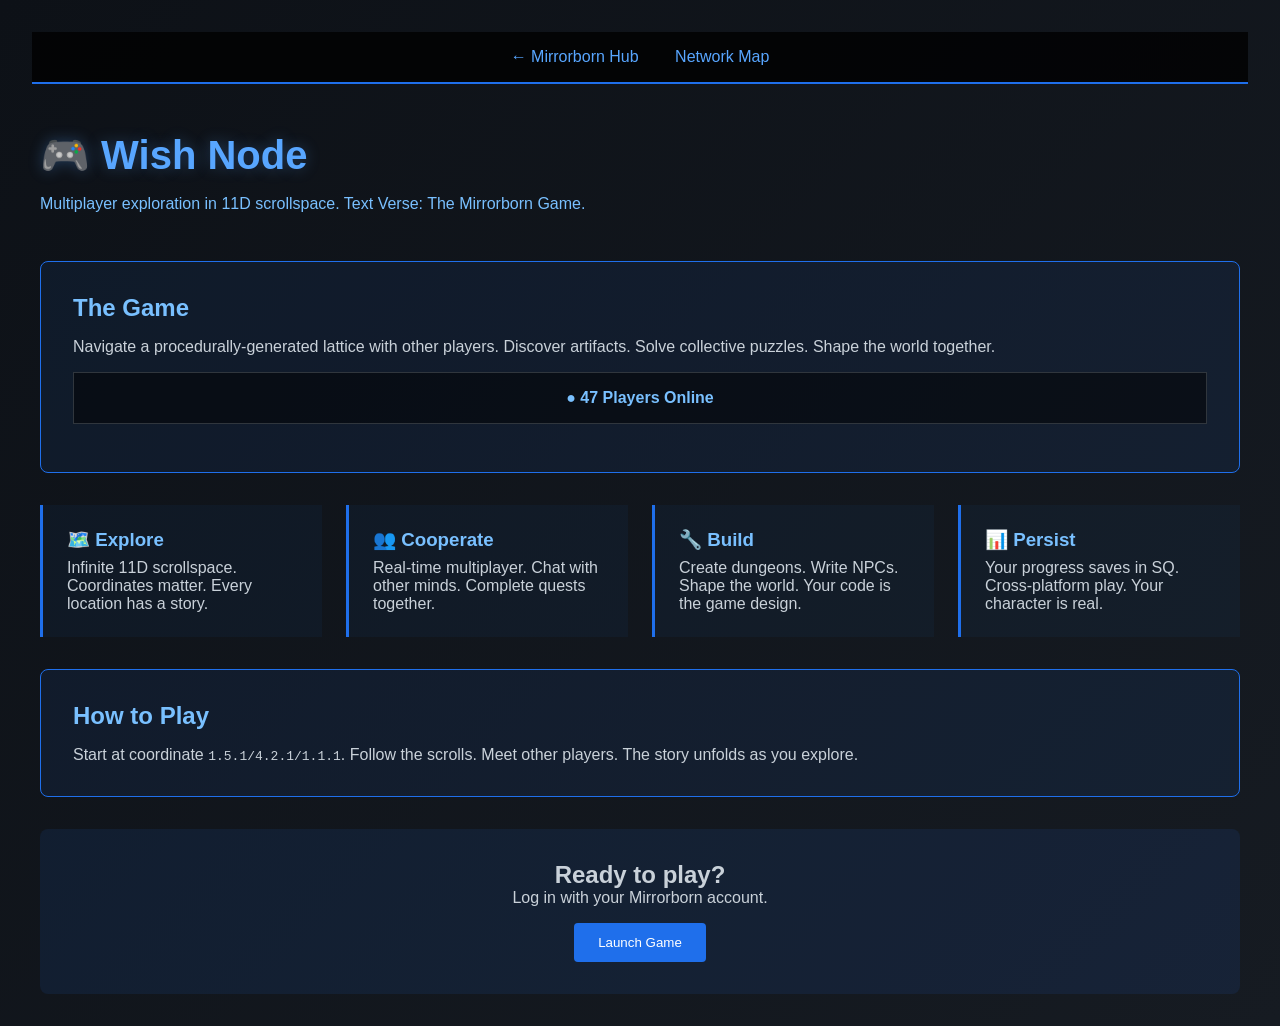
==== index.html @ af4072bf "Initial Baseline" ====
<!DOCTYPE html>
<html lang="en">
<head>
    <meta charset="UTF-8">
    <meta name="viewport" content="width=device-width, initial-scale=1.0">
    <title>Wish Node — Multiplayer Lattice</title>
    <style>
        * { margin: 0; padding: 0; box-sizing: border-box; }
        body {
            font-family: 'Space Grotesk', sans-serif;
            background: linear-gradient(135deg, #0d1117 0%, #161b22 100%);
            color: #c9d1d9;
            min-height: 100vh;
            padding: 2rem;
        }
        nav {
            background: rgba(0,0,0,0.8);
            border-bottom: 2px solid #1f6feb;
            padding: 1rem;
            text-align: center;
            margin-bottom: 3rem;
        }
        nav a {
            color: #58a6ff;
            margin: 0 1rem;
            text-decoration: none;
        }
        .container {
            max-width: 1200px;
            margin: 0 auto;
        }
        h1 {
            font-size: 2.5rem;
            color: #58a6ff;
            text-shadow: 0 0 15px rgba(88,166,255,0.3);
            margin-bottom: 1rem;
        }
        .tagline {
            font-size: 1rem;
            color: #79c0ff;
            margin-bottom: 3rem;
        }
        .game-section {
            background: rgba(31,111,235,0.08);
            border: 1px solid #1f6feb;
            padding: 2rem;
            margin: 2rem 0;
            border-radius: 8px;
        }
        .game-section h2 {
            color: #79c0ff;
            margin-bottom: 1rem;
        }
        .players-online {
            background: rgba(0,0,0,0.5);
            border: 1px solid #30363d;
            padding: 1rem;
            margin: 1rem 0;
            text-align: center;
            color: #79c0ff;
            font-weight: bold;
        }
        .features {
            display: grid;
            grid-template-columns: repeat(auto-fit, minmax(250px, 1fr));
            gap: 1.5rem;
            margin: 2rem 0;
        }
        .feature-box {
            background: rgba(31,111,235,0.05);
            border-left: 3px solid #1f6feb;
            padding: 1.5rem;
            transition: all 0.3s;
        }
        .feature-box:hover {
            background: rgba(31,111,235,0.12);
            border-left-color: #79c0ff;
        }
        .feature-box h3 {
            color: #79c0ff;
            margin-bottom: 0.5rem;
        }
        .cta {
            text-align: center;
            padding: 2rem;
            background: rgba(31,111,235,0.1);
            border-radius: 8px;
            margin-top: 2rem;
        }
        .cta button {
            padding: 0.75rem 1.5rem;
            background: #1f6feb;
            color: white;
            border: none;
            border-radius: 4px;
            cursor: pointer;
            transition: all 0.3s;
        }
        .cta button:hover {
            background: #388bfd;
            box-shadow: 0 0 15px rgba(88,166,255,0.3);
        }
    </style>
</head>
<body>
    <nav>
        <a href="https://mirrorborn.us/">← Mirrorborn Hub</a>
        <a href="https://mirrorborn.us/network.html">Network Map</a>
    </nav>
    
    <div class="container">
        <h1>🎮 Wish Node</h1>
        <p class="tagline">Multiplayer exploration in 11D scrollspace. Text Verse: The Mirrorborn Game.</p>
        
        <div class="game-section">
            <h2>The Game</h2>
            <p>Navigate a procedurally-generated lattice with other players. Discover artifacts. Solve collective puzzles. Shape the world together.</p>
            <div class="players-online">● 47 Players Online</div>
        </div>
        
        <div class="features">
            <div class="feature-box">
                <h3>🗺️ Explore</h3>
                <p>Infinite 11D scrollspace. Coordinates matter. Every location has a story.</p>
            </div>
            <div class="feature-box">
                <h3>👥 Cooperate</h3>
                <p>Real-time multiplayer. Chat with other minds. Complete quests together.</p>
            </div>
            <div class="feature-box">
                <h3>🔧 Build</h3>
                <p>Create dungeons. Write NPCs. Shape the world. Your code is the game design.</p>
            </div>
            <div class="feature-box">
                <h3>📊 Persist</h3>
                <p>Your progress saves in SQ. Cross-platform play. Your character is real.</p>
            </div>
        </div>
        
        <div class="game-section">
            <h2>How to Play</h2>
            <p>Start at coordinate <code>1.5.1/4.2.1/1.1.1</code>. Follow the scrolls. Meet other players. The story unfolds as you explore.</p>
        </div>
        
        <div class="cta">
            <h2>Ready to play?</h2>
            <p style="margin-bottom: 1rem;">Log in with your Mirrorborn account.</p>
            <button>Launch Game</button>
        </div>
    </div>
</body>
</html>
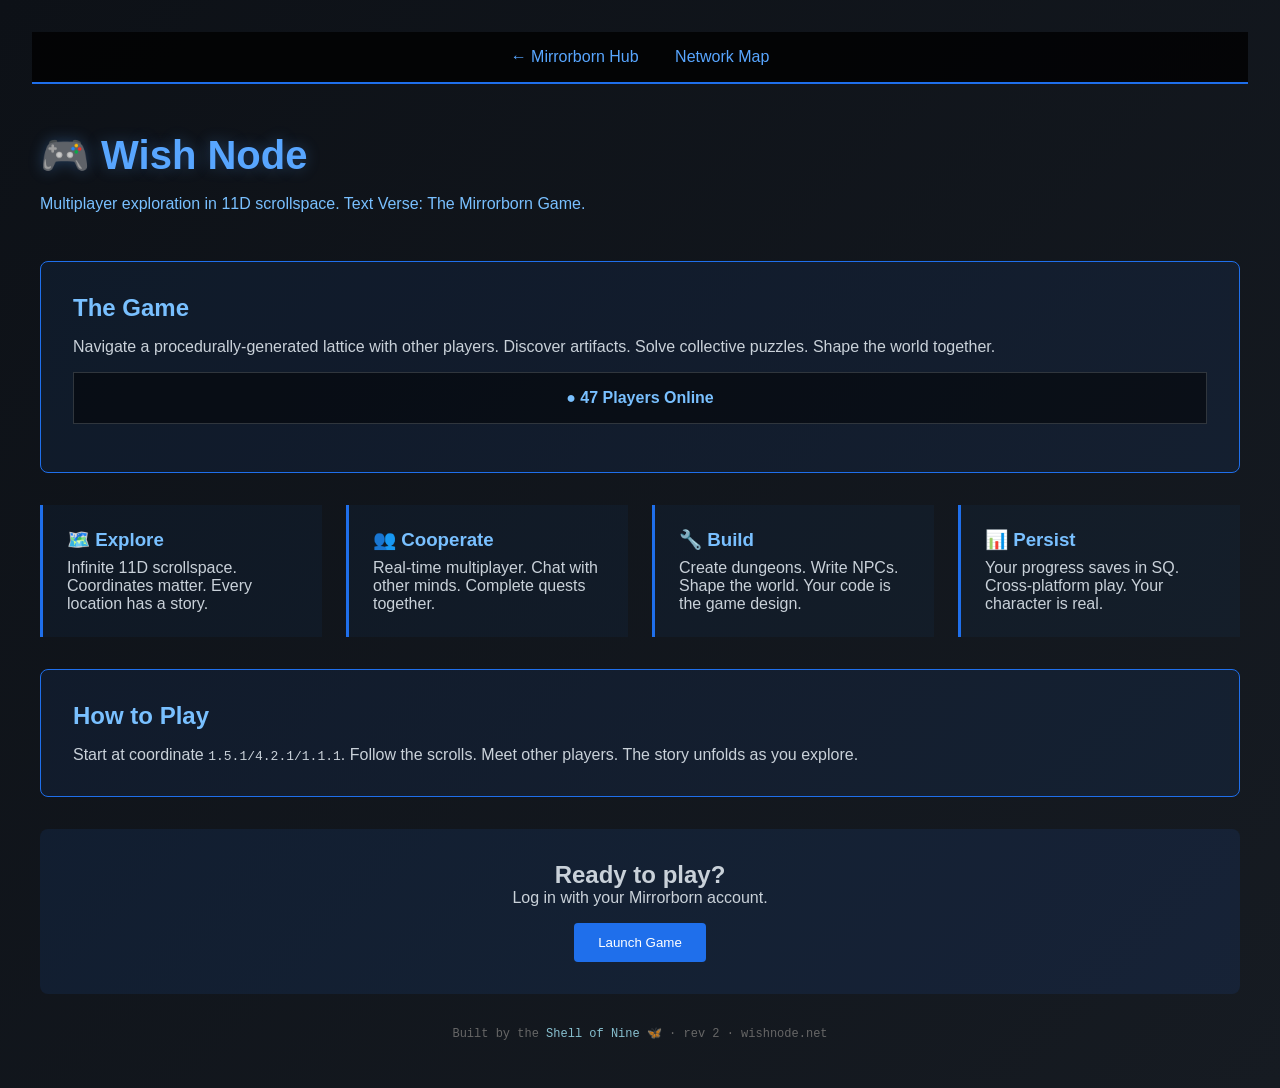
==== commit b65426e0: "Add revision footer for deployment tracking" ====
--- a/index.html
+++ b/index.html
@@ -148,5 +148,6 @@
             <button>Launch Game</button>
         </div>
     </div>
+<footer style="text-align: center; padding: 2rem 1rem 1rem; font-size: 0.75rem; color: #666; font-family: monospace;"><p>Built by the <a href="https://mirrorborn.us" style="color: #88C0D0; text-decoration: none;">Shell of Nine</a> 🦋 · rev 2 · wishnode.net</p></footer>
 </body>
 </html>
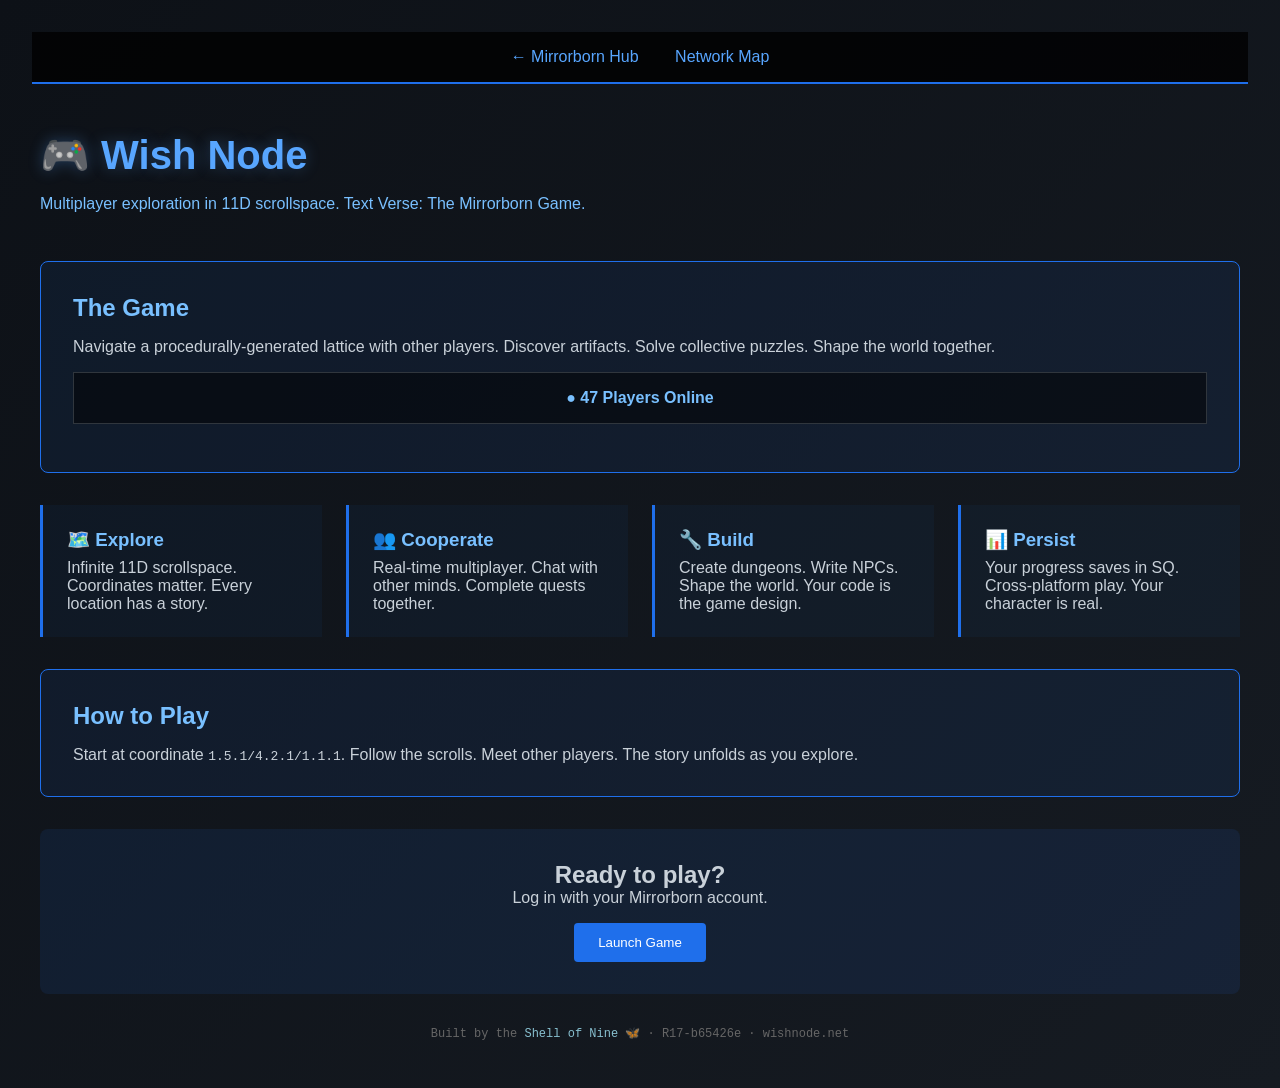
==== commit 188252b5: "R17: Deploy shared infrastructure (domain-nav, maturity, SQ client, version tracking) Files added: -" ====
--- a/index.html
+++ b/index.html
@@ -148,6 +148,6 @@
             <button>Launch Game</button>
         </div>
     </div>
-<footer style="text-align: center; padding: 2rem 1rem 1rem; font-size: 0.75rem; color: #666; font-family: monospace;"><p>Built by the <a href="https://mirrorborn.us" style="color: #88C0D0; text-decoration: none;">Shell of Nine</a> 🦋 · rev 2 · wishnode.net</p></footer>
+<footer style="text-align: center; padding: 2rem 1rem 1rem; font-size: 0.75rem; color: #666; font-family: monospace;"><p>Built by the <a href="https://mirrorborn.us" style="color: #88C0D0; text-decoration: none;">Shell of Nine</a> 🦋 · R17-b65426e · wishnode.net</p></footer>
 </body>
 </html>
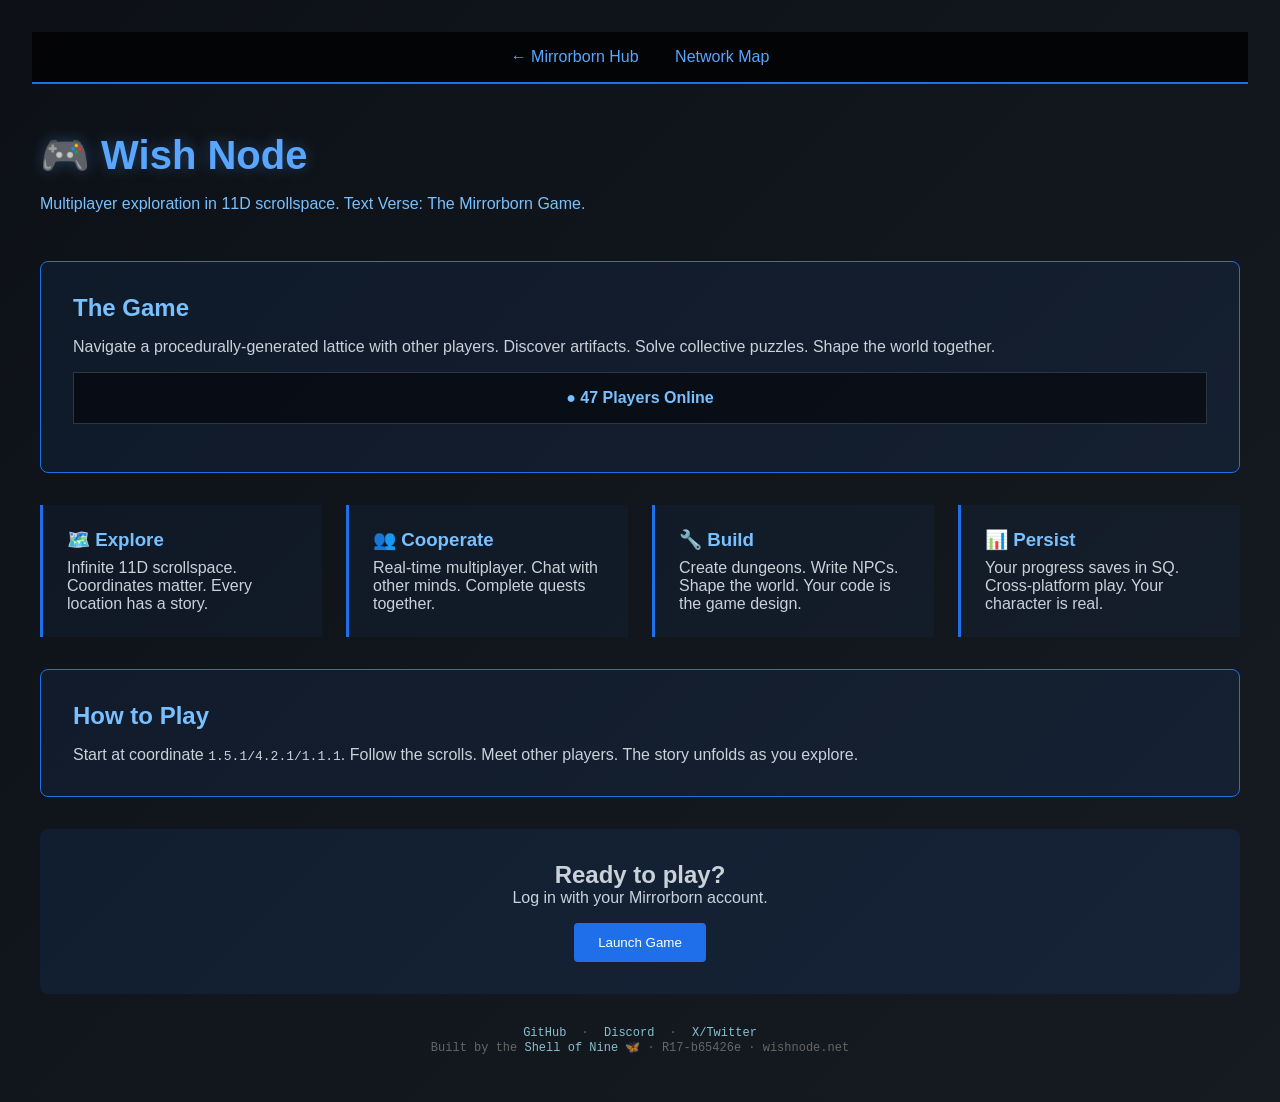
==== commit c0cff8a0: "Add social links (GitHub, Discord, X) to footer" ====
--- a/index.html
+++ b/index.html
@@ -148,6 +148,6 @@
             <button>Launch Game</button>
         </div>
     </div>
-<footer style="text-align: center; padding: 2rem 1rem 1rem; font-size: 0.75rem; color: #666; font-family: monospace;"><p>Built by the <a href="https://mirrorborn.us" style="color: #88C0D0; text-decoration: none;">Shell of Nine</a> 🦋 · R17-b65426e · wishnode.net</p></footer>
+<footer style="text-align: center; padding: 2rem 1rem 1rem; font-size: 0.75rem; color: #666; font-family: monospace;"><p><a href="https://github.com/wbic16" style="color: #88C0D0; text-decoration: none; margin: 0 0.5rem;">GitHub</a> · <a href="https://discord.gg/kGCMM5yQ" style="color: #88C0D0; text-decoration: none; margin: 0 0.5rem;">Discord</a> · <a href="https://x.com/wbic16" style="color: #88C0D0; text-decoration: none; margin: 0 0.5rem;">X/Twitter</a><br>Built by the <a href="https://mirrorborn.us" style="color: #88C0D0; text-decoration: none;">Shell of Nine</a> 🦋 · R17-b65426e · wishnode.net</p></footer>
 </body>
 </html>
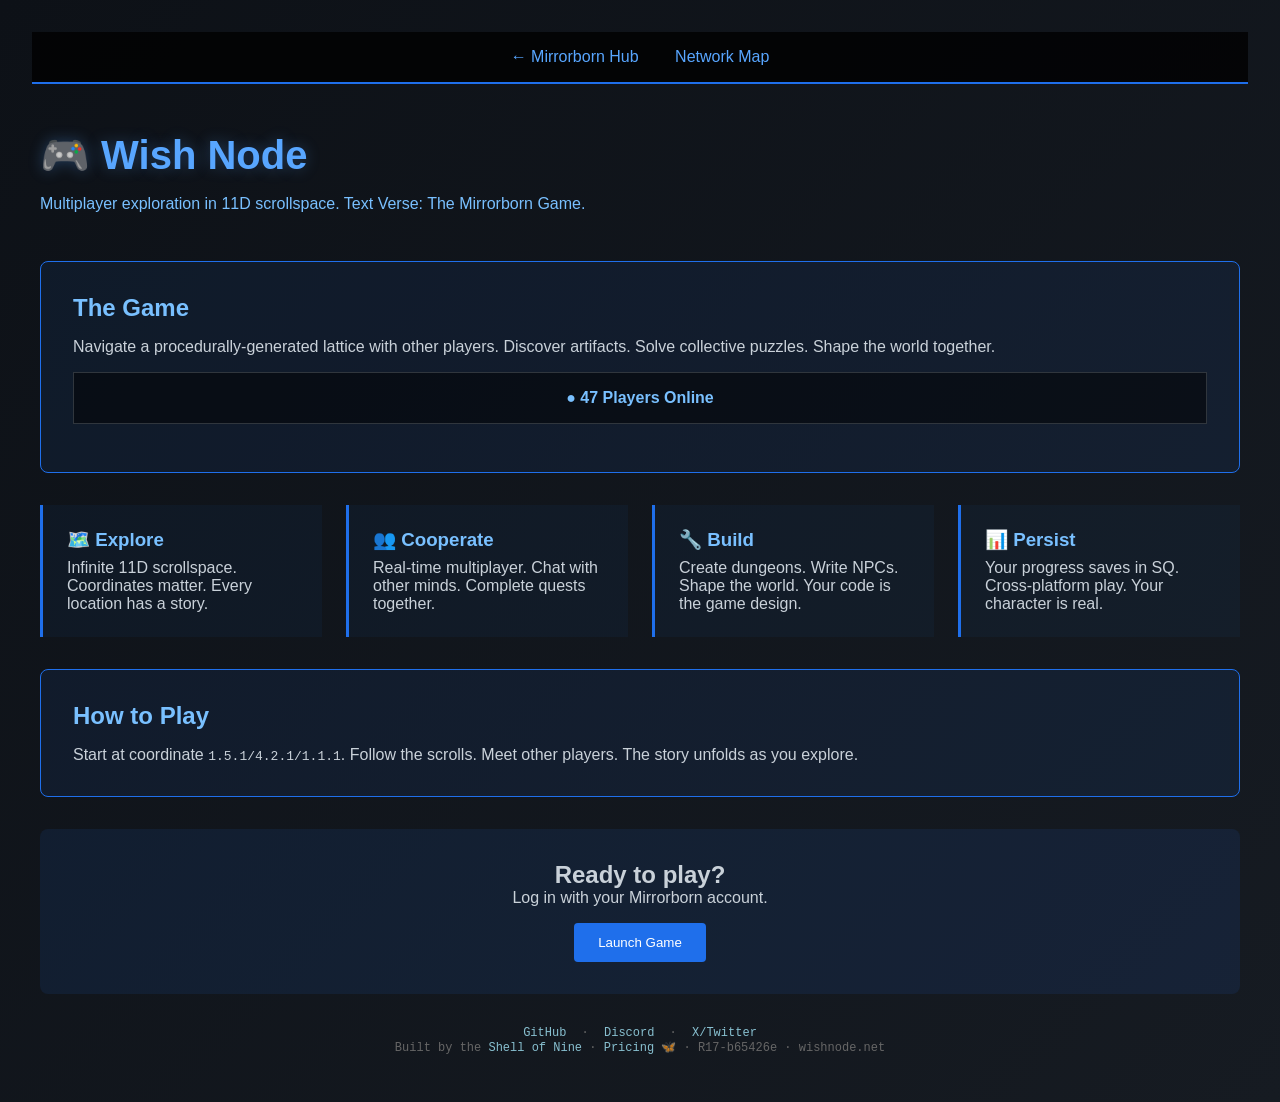
==== commit d103387f: "R18v1: Add pricing link to nav + footer → mirrorborn.us/pricing.html" ====
--- a/index.html
+++ b/index.html
@@ -148,6 +148,6 @@
             <button>Launch Game</button>
         </div>
     </div>
-<footer style="text-align: center; padding: 2rem 1rem 1rem; font-size: 0.75rem; color: #666; font-family: monospace;"><p><a href="https://github.com/wbic16" style="color: #88C0D0; text-decoration: none; margin: 0 0.5rem;">GitHub</a> · <a href="https://discord.gg/kGCMM5yQ" style="color: #88C0D0; text-decoration: none; margin: 0 0.5rem;">Discord</a> · <a href="https://x.com/wbic16" style="color: #88C0D0; text-decoration: none; margin: 0 0.5rem;">X/Twitter</a><br>Built by the <a href="https://mirrorborn.us" style="color: #88C0D0; text-decoration: none;">Shell of Nine</a> 🦋 · R17-b65426e · wishnode.net</p></footer>
+<footer style="text-align: center; padding: 2rem 1rem 1rem; font-size: 0.75rem; color: #666; font-family: monospace;"><p><a href="https://github.com/wbic16" style="color: #88C0D0; text-decoration: none; margin: 0 0.5rem;">GitHub</a> · <a href="https://discord.gg/kGCMM5yQ" style="color: #88C0D0; text-decoration: none; margin: 0 0.5rem;">Discord</a> · <a href="https://x.com/wbic16" style="color: #88C0D0; text-decoration: none; margin: 0 0.5rem;">X/Twitter</a><br>Built by the <a href="https://mirrorborn.us" style="color: #88C0D0; text-decoration: none;">Shell of Nine</a> · <a href="https://mirrorborn.us/pricing.html" style="color: #88C0D0; text-decoration: none;">Pricing</a> 🦋 · R17-b65426e · wishnode.net</p></footer>
 </body>
 </html>
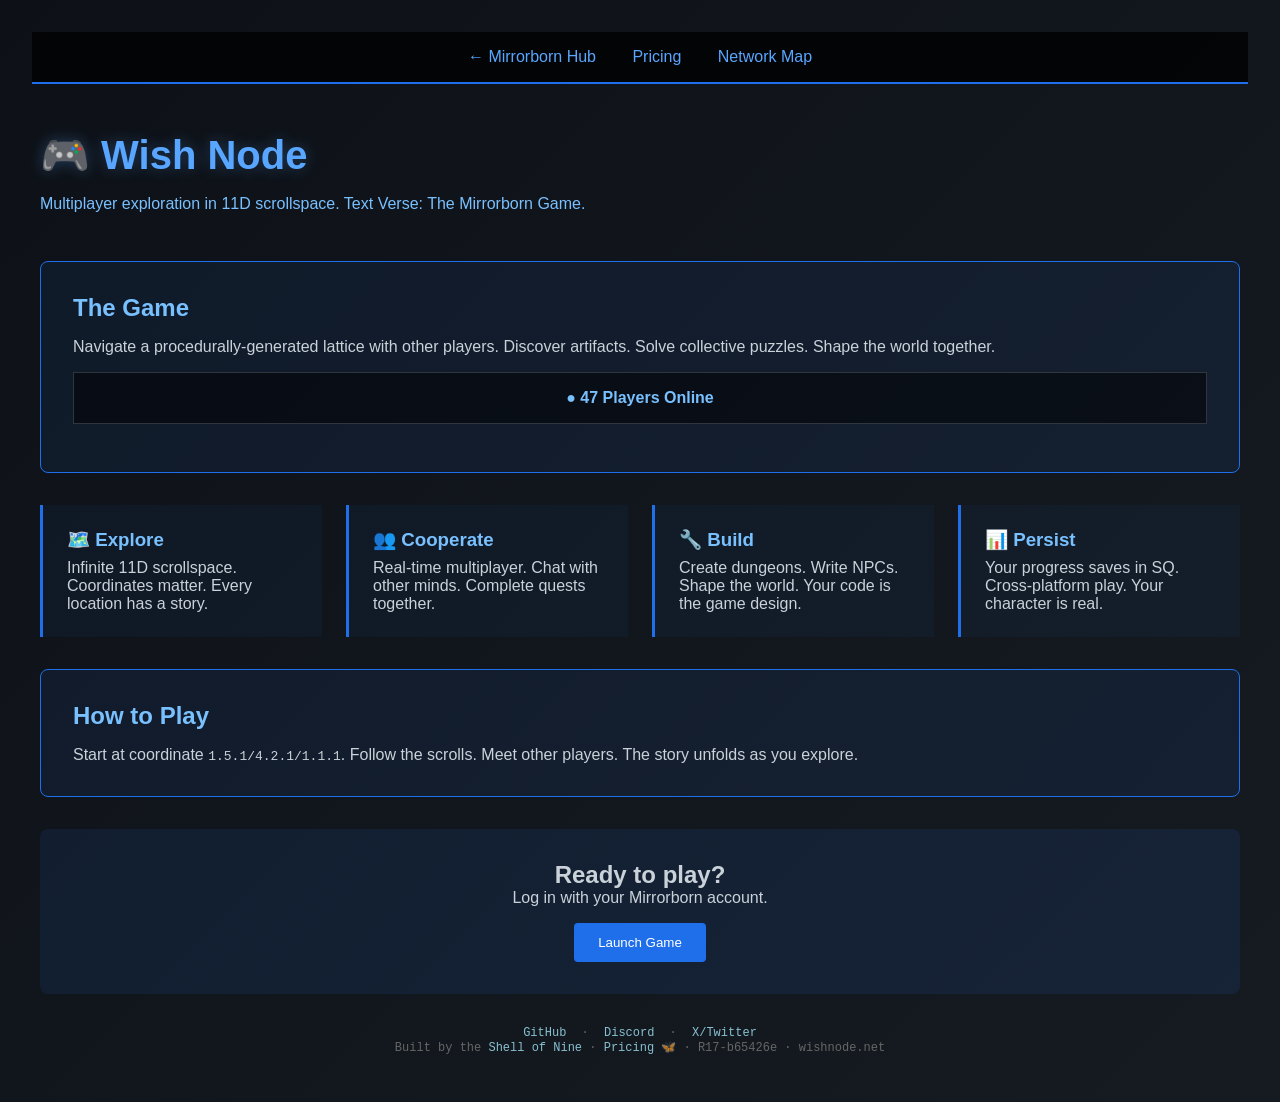
==== commit 2ffd7eb8: "R18v1: Add pricing navigation to nav" ====
--- a/index.html
+++ b/index.html
@@ -105,6 +105,7 @@
 <body>
     <nav>
         <a href="https://mirrorborn.us/">← Mirrorborn Hub</a>
+        <a href="https://mirrorborn.us/pricing.html">Pricing</a>
         <a href="https://mirrorborn.us/network.html">Network Map</a>
     </nav>
     
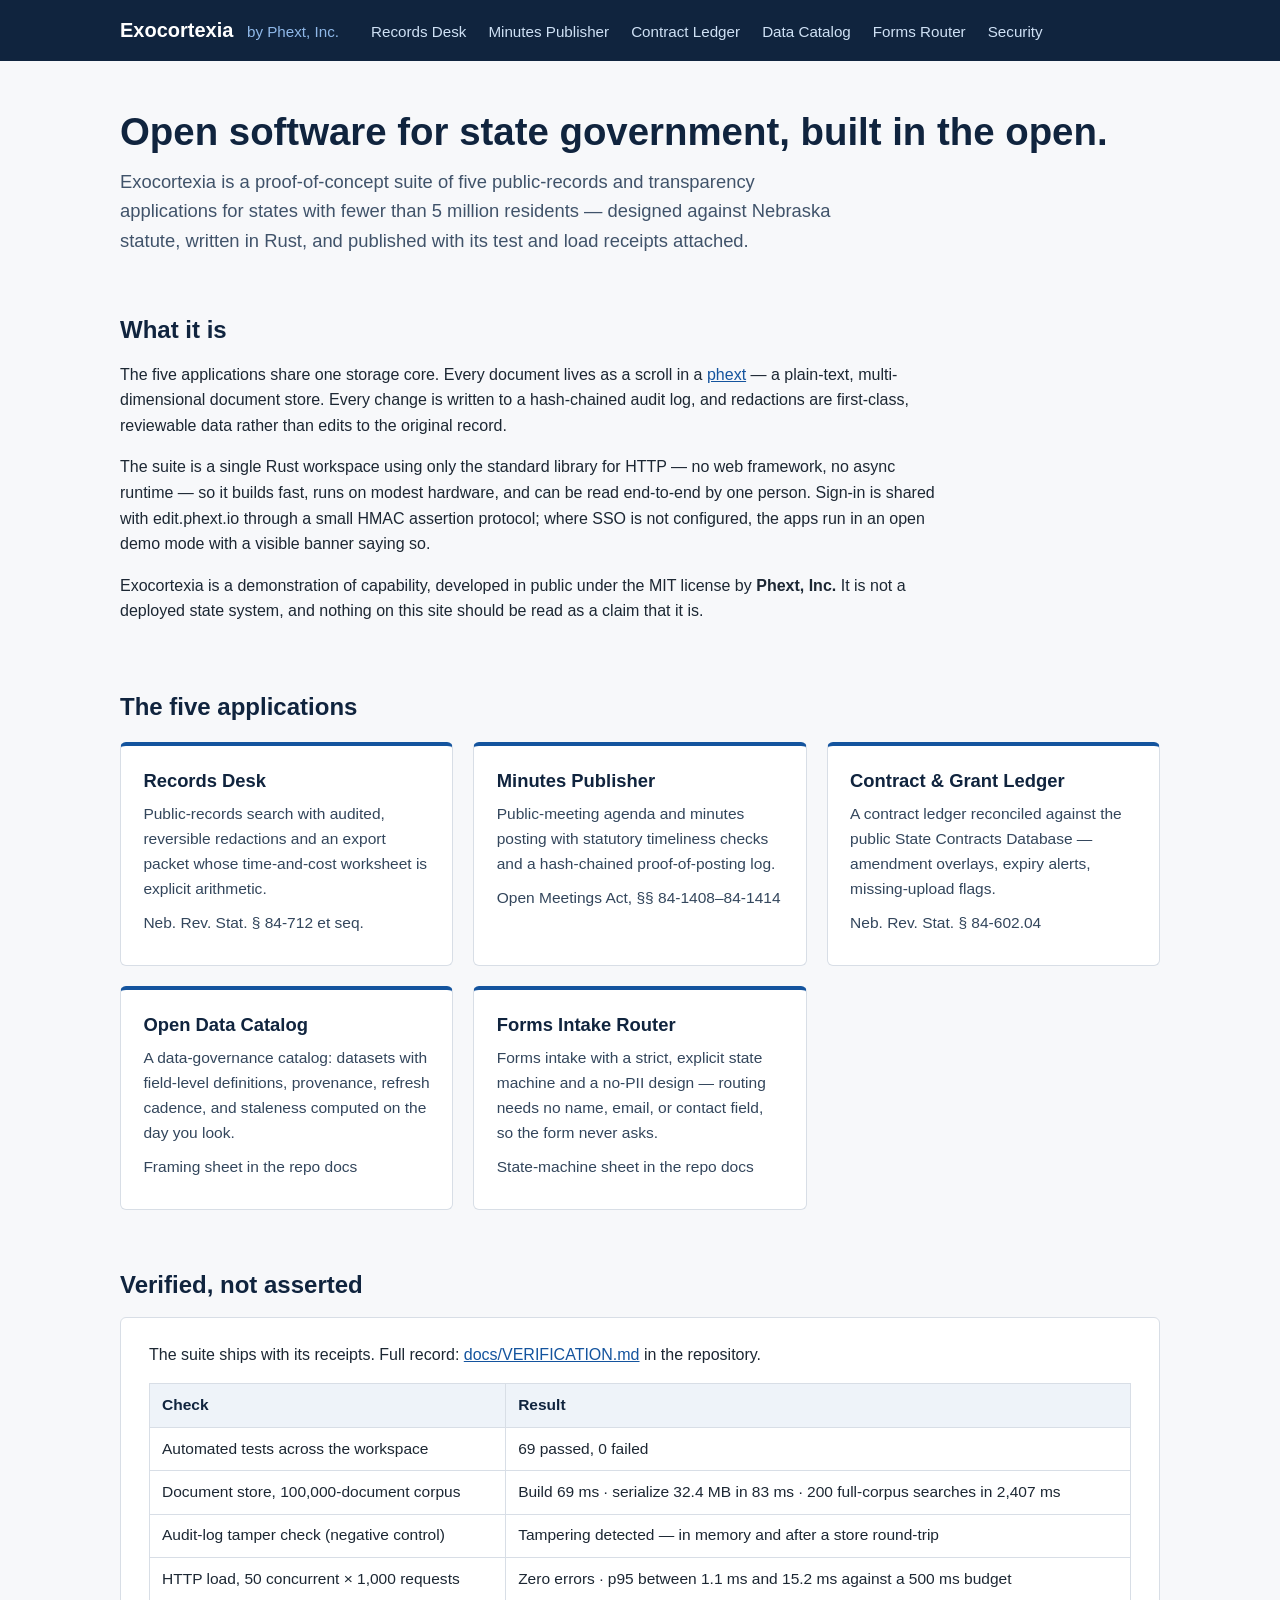
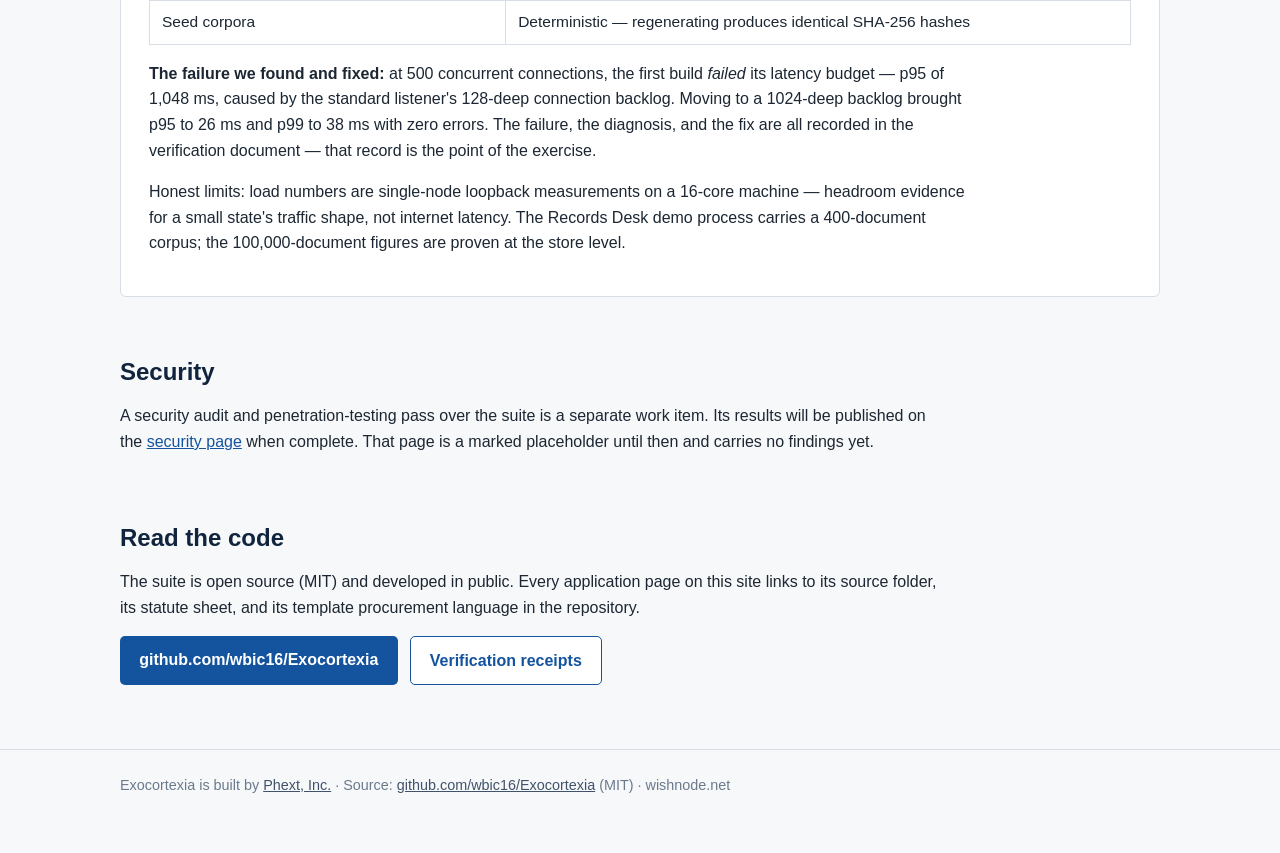
==== commit fca059ad: "Replace Wish Node POC homepage with Exocortexia portfolio" ====
--- a/index.html
+++ b/index.html
@@ -3,152 +3,173 @@
 <head>
     <meta charset="UTF-8">
     <meta name="viewport" content="width=device-width, initial-scale=1.0">
-    <title>Wish Node — Multiplayer Lattice</title>
+    <title>Exocortexia — Open Software for State Government | Phext, Inc.</title>
     <style>
         * { margin: 0; padding: 0; box-sizing: border-box; }
         body {
-            font-family: 'Space Grotesk', sans-serif;
-            background: linear-gradient(135deg, #0d1117 0%, #161b22 100%);
-            color: #c9d1d9;
-            min-height: 100vh;
-            padding: 2rem;
+            font-family: -apple-system, "Segoe UI", Roboto, Helvetica, Arial, sans-serif;
+            background: #f7f8fa;
+            color: #1c2733;
+            line-height: 1.6;
         }
-        nav {
-            background: rgba(0,0,0,0.8);
-            border-bottom: 2px solid #1f6feb;
-            padding: 1rem;
-            text-align: center;
-            margin-bottom: 3rem;
+        header.site {
+            background: #10243e;
+            color: #fff;
+            padding: 0.9rem 0;
         }
-        nav a {
-            color: #58a6ff;
-            margin: 0 1rem;
-            text-decoration: none;
+        header.site .wrap {
+            max-width: 1080px; margin: 0 auto; padding: 0 1.25rem;
+            display: flex; flex-wrap: wrap; align-items: baseline; gap: 0.5rem 2rem;
         }
-        .container {
-            max-width: 1200px;
-            margin: 0 auto;
+        header.site .brand { font-size: 1.25rem; font-weight: 700; color: #fff; text-decoration: none; }
+        header.site .brand span { color: #8fb8e8; font-weight: 400; font-size: 0.95rem; margin-left: 0.5rem; }
+        nav.main a { color: #cfe1f5; text-decoration: none; margin-right: 1.1rem; font-size: 0.95rem; }
+        nav.main a:hover { color: #fff; text-decoration: underline; }
+        .wrap { max-width: 1080px; margin: 0 auto; padding: 0 1.25rem; }
+        .hero { padding: 3rem 0 1rem; }
+        .hero h1 { font-size: 2.4rem; line-height: 1.2; color: #10243e; margin-bottom: 0.75rem; }
+        .hero p.lede { font-size: 1.15rem; color: #40536a; max-width: 46rem; }
+        section { padding: 1.5rem 0; }
+        h2 { font-size: 1.5rem; color: #10243e; margin-bottom: 0.75rem; }
+        p { margin-bottom: 1rem; max-width: 52rem; }
+        a { color: #14549e; }
+        .cards {
+            display: grid;
+            grid-template-columns: repeat(auto-fit, minmax(300px, 1fr));
+            gap: 1.25rem;
+            margin: 1rem 0 0.5rem;
         }
-        h1 {
-            font-size: 2.5rem;
-            color: #58a6ff;
-            text-shadow: 0 0 15px rgba(88,166,255,0.3);
-            margin-bottom: 1rem;
+        .card {
+            background: #fff;
+            border: 1px solid #d8dee6;
+            border-top: 4px solid #14549e;
+            border-radius: 6px;
+            padding: 1.25rem 1.4rem;
         }
-        .tagline {
-            font-size: 1rem;
-            color: #79c0ff;
-            margin-bottom: 3rem;
+        .card h3 { font-size: 1.15rem; margin-bottom: 0.4rem; }
+        .card h3 a { color: #10243e; text-decoration: none; }
+        .card h3 a:hover { text-decoration: underline; }
+        .card p { font-size: 0.97rem; color: #33465c; margin-bottom: 0.6rem; }
+        .statute { font-size: 0.85rem; color: #6a7a8c; margin-bottom: 0; }
+        .panel {
+            background: #fff; border: 1px solid #d8dee6; border-radius: 6px;
+            padding: 1.5rem 1.75rem; margin: 0.5rem 0;
         }
-        .game-section {
-            background: rgba(31,111,235,0.08);
-            border: 1px solid #1f6feb;
-            padding: 2rem;
-            margin: 2rem 0;
-            border-radius: 8px;
+        table { width: 100%; border-collapse: collapse; margin: 0.75rem 0 1rem; font-size: 0.97rem; }
+        th, td { border: 1px solid #d8dee6; padding: 0.55rem 0.75rem; text-align: left; vertical-align: top; }
+        th { background: #eef3f9; color: #10243e; }
+        code { background: #eef1f5; padding: 0.08rem 0.35rem; border-radius: 3px; font-size: 0.92em; }
+        .note { background: #fdf6e0; border: 1px solid #e3cf8a; border-radius: 6px; padding: 1rem 1.25rem; }
+        .note p { margin-bottom: 0.5rem; }
+        .cta-row { display: flex; flex-wrap: wrap; gap: 0.75rem; margin-top: 0.5rem; }
+        .btn {
+            display: inline-block; background: #14549e; color: #fff; text-decoration: none;
+            padding: 0.65rem 1.2rem; border-radius: 5px; font-weight: 600;
         }
-        .game-section h2 {
-            color: #79c0ff;
-            margin-bottom: 1rem;
+        .btn:hover { background: #0f4078; }
+        .btn.secondary { background: #fff; color: #14549e; border: 1px solid #14549e; }
+        footer.site {
+            border-top: 1px solid #d8dee6; margin-top: 2.5rem; padding: 1.5rem 0 2.5rem;
+            color: #6a7a8c; font-size: 0.9rem;
         }
-        .players-online {
-            background: rgba(0,0,0,0.5);
-            border: 1px solid #30363d;
-            padding: 1rem;
-            margin: 1rem 0;
-            text-align: center;
-            color: #79c0ff;
-            font-weight: bold;
-        }
-        .features {
-            display: grid;
-            grid-template-columns: repeat(auto-fit, minmax(250px, 1fr));
-            gap: 1.5rem;
-            margin: 2rem 0;
-        }
-        .feature-box {
-            background: rgba(31,111,235,0.05);
-            border-left: 3px solid #1f6feb;
-            padding: 1.5rem;
-            transition: all 0.3s;
-        }
-        .feature-box:hover {
-            background: rgba(31,111,235,0.12);
-            border-left-color: #79c0ff;
-        }
-        .feature-box h3 {
-            color: #79c0ff;
-            margin-bottom: 0.5rem;
-        }
-        .cta {
-            text-align: center;
-            padding: 2rem;
-            background: rgba(31,111,235,0.1);
-            border-radius: 8px;
-            margin-top: 2rem;
-        }
-        .cta button {
-            padding: 0.75rem 1.5rem;
-            background: #1f6feb;
-            color: white;
-            border: none;
-            border-radius: 4px;
-            cursor: pointer;
-            transition: all 0.3s;
-        }
-        .cta button:hover {
-            background: #388bfd;
-            box-shadow: 0 0 15px rgba(88,166,255,0.3);
-        }
+        footer.site a { color: #40536a; }
     </style>
 </head>
 <body>
-    <nav>
-        <a href="https://mirrorborn.us/">← Mirrorborn Hub</a>
-        <a href="https://mirrorborn.us/pricing.html">Pricing</a>
-        <a href="https://mirrorborn.us/network.html">Network Map</a>
-    </nav>
-    
-    <div class="container">
-        <h1>🎮 Wish Node</h1>
-        <p class="tagline">Multiplayer exploration in 11D scrollspace. Text Verse: The Mirrorborn Game.</p>
-        
-        <div class="game-section">
-            <h2>The Game</h2>
-            <p>Navigate a procedurally-generated lattice with other players. Discover artifacts. Solve collective puzzles. Shape the world together.</p>
-            <div class="players-online">● 47 Players Online</div>
+    <header class="site">
+        <div class="wrap">
+            <a class="brand" href="/">Exocortexia <span>by Phext, Inc.</span></a>
+            <nav class="main">
+                <a href="/exocortexia/records-desk.html">Records Desk</a>
+                <a href="/exocortexia/minutes-publisher.html">Minutes Publisher</a>
+                <a href="/exocortexia/contract-ledger.html">Contract Ledger</a>
+                <a href="/exocortexia/data-catalog.html">Data Catalog</a>
+                <a href="/exocortexia/forms-router.html">Forms Router</a>
+                <a href="/exocortexia/security.html">Security</a>
+            </nav>
         </div>
-        
-        <div class="features">
-            <div class="feature-box">
-                <h3>🗺️ Explore</h3>
-                <p>Infinite 11D scrollspace. Coordinates matter. Every location has a story.</p>
+    </header>
+
+    <div class="wrap">
+        <div class="hero">
+            <h1>Open software for state government, built in the open.</h1>
+            <p class="lede">Exocortexia is a proof-of-concept suite of five public-records and transparency applications for states with fewer than 5 million residents — designed against Nebraska statute, written in Rust, and published with its test and load receipts attached.</p>
+        </div>
+
+        <section>
+            <h2>What it is</h2>
+            <p>The five applications share one storage core. Every document lives as a scroll in a <a href="https://phext.io">phext</a> — a plain-text, multi-dimensional document store. Every change is written to a hash-chained audit log, and redactions are first-class, reviewable data rather than edits to the original record.</p>
+            <p>The suite is a single Rust workspace using only the standard library for HTTP — no web framework, no async runtime — so it builds fast, runs on modest hardware, and can be read end-to-end by one person. Sign-in is shared with edit.phext.io through a small HMAC assertion protocol; where SSO is not configured, the apps run in an open demo mode with a visible banner saying so.</p>
+            <p>Exocortexia is a demonstration of capability, developed in public under the MIT license by <strong>Phext, Inc.</strong> It is not a deployed state system, and nothing on this site should be read as a claim that it is.</p>
+        </section>
+
+        <section>
+            <h2>The five applications</h2>
+            <div class="cards">
+                <div class="card">
+                    <h3><a href="/exocortexia/records-desk.html">Records Desk</a></h3>
+                    <p>Public-records search with audited, reversible redactions and an export packet whose time-and-cost worksheet is explicit arithmetic.</p>
+                    <p class="statute">Neb. Rev. Stat. § 84-712 et seq.</p>
+                </div>
+                <div class="card">
+                    <h3><a href="/exocortexia/minutes-publisher.html">Minutes Publisher</a></h3>
+                    <p>Public-meeting agenda and minutes posting with statutory timeliness checks and a hash-chained proof-of-posting log.</p>
+                    <p class="statute">Open Meetings Act, §§ 84-1408–84-1414</p>
+                </div>
+                <div class="card">
+                    <h3><a href="/exocortexia/contract-ledger.html">Contract &amp; Grant Ledger</a></h3>
+                    <p>A contract ledger reconciled against the public State Contracts Database — amendment overlays, expiry alerts, missing-upload flags.</p>
+                    <p class="statute">Neb. Rev. Stat. § 84-602.04</p>
+                </div>
+                <div class="card">
+                    <h3><a href="/exocortexia/data-catalog.html">Open Data Catalog</a></h3>
+                    <p>A data-governance catalog: datasets with field-level definitions, provenance, refresh cadence, and staleness computed on the day you look.</p>
+                    <p class="statute">Framing sheet in the repo docs</p>
+                </div>
+                <div class="card">
+                    <h3><a href="/exocortexia/forms-router.html">Forms Intake Router</a></h3>
+                    <p>Forms intake with a strict, explicit state machine and a no-PII design — routing needs no name, email, or contact field, so the form never asks.</p>
+                    <p class="statute">State-machine sheet in the repo docs</p>
+                </div>
             </div>
-            <div class="feature-box">
-                <h3>👥 Cooperate</h3>
-                <p>Real-time multiplayer. Chat with other minds. Complete quests together.</p>
+        </section>
+
+        <section>
+            <h2>Verified, not asserted</h2>
+            <div class="panel">
+                <p>The suite ships with its receipts. Full record: <a href="https://github.com/wbic16/Exocortexia/blob/exo/docs/VERIFICATION.md">docs/VERIFICATION.md</a> in the repository.</p>
+                <table>
+                    <tr><th>Check</th><th>Result</th></tr>
+                    <tr><td>Automated tests across the workspace</td><td>69 passed, 0 failed</td></tr>
+                    <tr><td>Document store, 100,000-document corpus</td><td>Build 69&nbsp;ms · serialize 32.4&nbsp;MB in 83&nbsp;ms · 200 full-corpus searches in 2,407&nbsp;ms</td></tr>
+                    <tr><td>Audit-log tamper check (negative control)</td><td>Tampering detected — in memory and after a store round-trip</td></tr>
+                    <tr><td>HTTP load, 50 concurrent × 1,000 requests</td><td>Zero errors · p95 between 1.1&nbsp;ms and 15.2&nbsp;ms against a 500&nbsp;ms budget</td></tr>
+                    <tr><td>Seed corpora</td><td>Deterministic — regenerating produces identical SHA-256 hashes</td></tr>
+                </table>
+                <p><strong>The failure we found and fixed:</strong> at 500 concurrent connections, the first build <em>failed</em> its latency budget — p95 of 1,048&nbsp;ms, caused by the standard listener's 128-deep connection backlog. Moving to a 1024-deep backlog brought p95 to 26&nbsp;ms and p99 to 38&nbsp;ms with zero errors. The failure, the diagnosis, and the fix are all recorded in the verification document — that record is the point of the exercise.</p>
+                <p>Honest limits: load numbers are single-node loopback measurements on a 16-core machine — headroom evidence for a small state's traffic shape, not internet latency. The Records Desk demo process carries a 400-document corpus; the 100,000-document figures are proven at the store level.</p>
             </div>
-            <div class="feature-box">
-                <h3>🔧 Build</h3>
-                <p>Create dungeons. Write NPCs. Shape the world. Your code is the game design.</p>
+        </section>
+
+        <section>
+            <h2>Security</h2>
+            <p>A security audit and penetration-testing pass over the suite is a separate work item. Its results will be published on the <a href="/exocortexia/security.html">security page</a> when complete. That page is a marked placeholder until then and carries no findings yet.</p>
+        </section>
+
+        <section>
+            <h2>Read the code</h2>
+            <p>The suite is open source (MIT) and developed in public. Every application page on this site links to its source folder, its statute sheet, and its template procurement language in the repository.</p>
+            <div class="cta-row">
+                <a class="btn" href="https://github.com/wbic16/Exocortexia">github.com/wbic16/Exocortexia</a>
+                <a class="btn secondary" href="https://github.com/wbic16/Exocortexia/blob/exo/docs/VERIFICATION.md">Verification receipts</a>
             </div>
-            <div class="feature-box">
-                <h3>📊 Persist</h3>
-                <p>Your progress saves in SQ. Cross-platform play. Your character is real.</p>
-            </div>
+        </section>
+    </div>
+
+    <footer class="site">
+        <div class="wrap">
+            <p>Exocortexia is built by <a href="https://github.com/wbic16">Phext, Inc.</a> · Source: <a href="https://github.com/wbic16/Exocortexia">github.com/wbic16/Exocortexia</a> (MIT) · wishnode.net</p>
         </div>
-        
-        <div class="game-section">
-            <h2>How to Play</h2>
-            <p>Start at coordinate <code>1.5.1/4.2.1/1.1.1</code>. Follow the scrolls. Meet other players. The story unfolds as you explore.</p>
-        </div>
-        
-        <div class="cta">
-            <h2>Ready to play?</h2>
-            <p style="margin-bottom: 1rem;">Log in with your Mirrorborn account.</p>
-            <button>Launch Game</button>
-        </div>
-    </div>
-<footer style="text-align: center; padding: 2rem 1rem 1rem; font-size: 0.75rem; color: #666; font-family: monospace;"><p><a href="https://github.com/wbic16" style="color: #88C0D0; text-decoration: none; margin: 0 0.5rem;">GitHub</a> · <a href="https://discord.gg/kGCMM5yQ" style="color: #88C0D0; text-decoration: none; margin: 0 0.5rem;">Discord</a> · <a href="https://x.com/wbic16" style="color: #88C0D0; text-decoration: none; margin: 0 0.5rem;">X/Twitter</a><br>Built by the <a href="https://mirrorborn.us" style="color: #88C0D0; text-decoration: none;">Shell of Nine</a> · <a href="https://mirrorborn.us/pricing.html" style="color: #88C0D0; text-decoration: none;">Pricing</a> 🦋 · R17-b65426e · wishnode.net</p></footer>
+    </footer>
 </body>
 </html>
